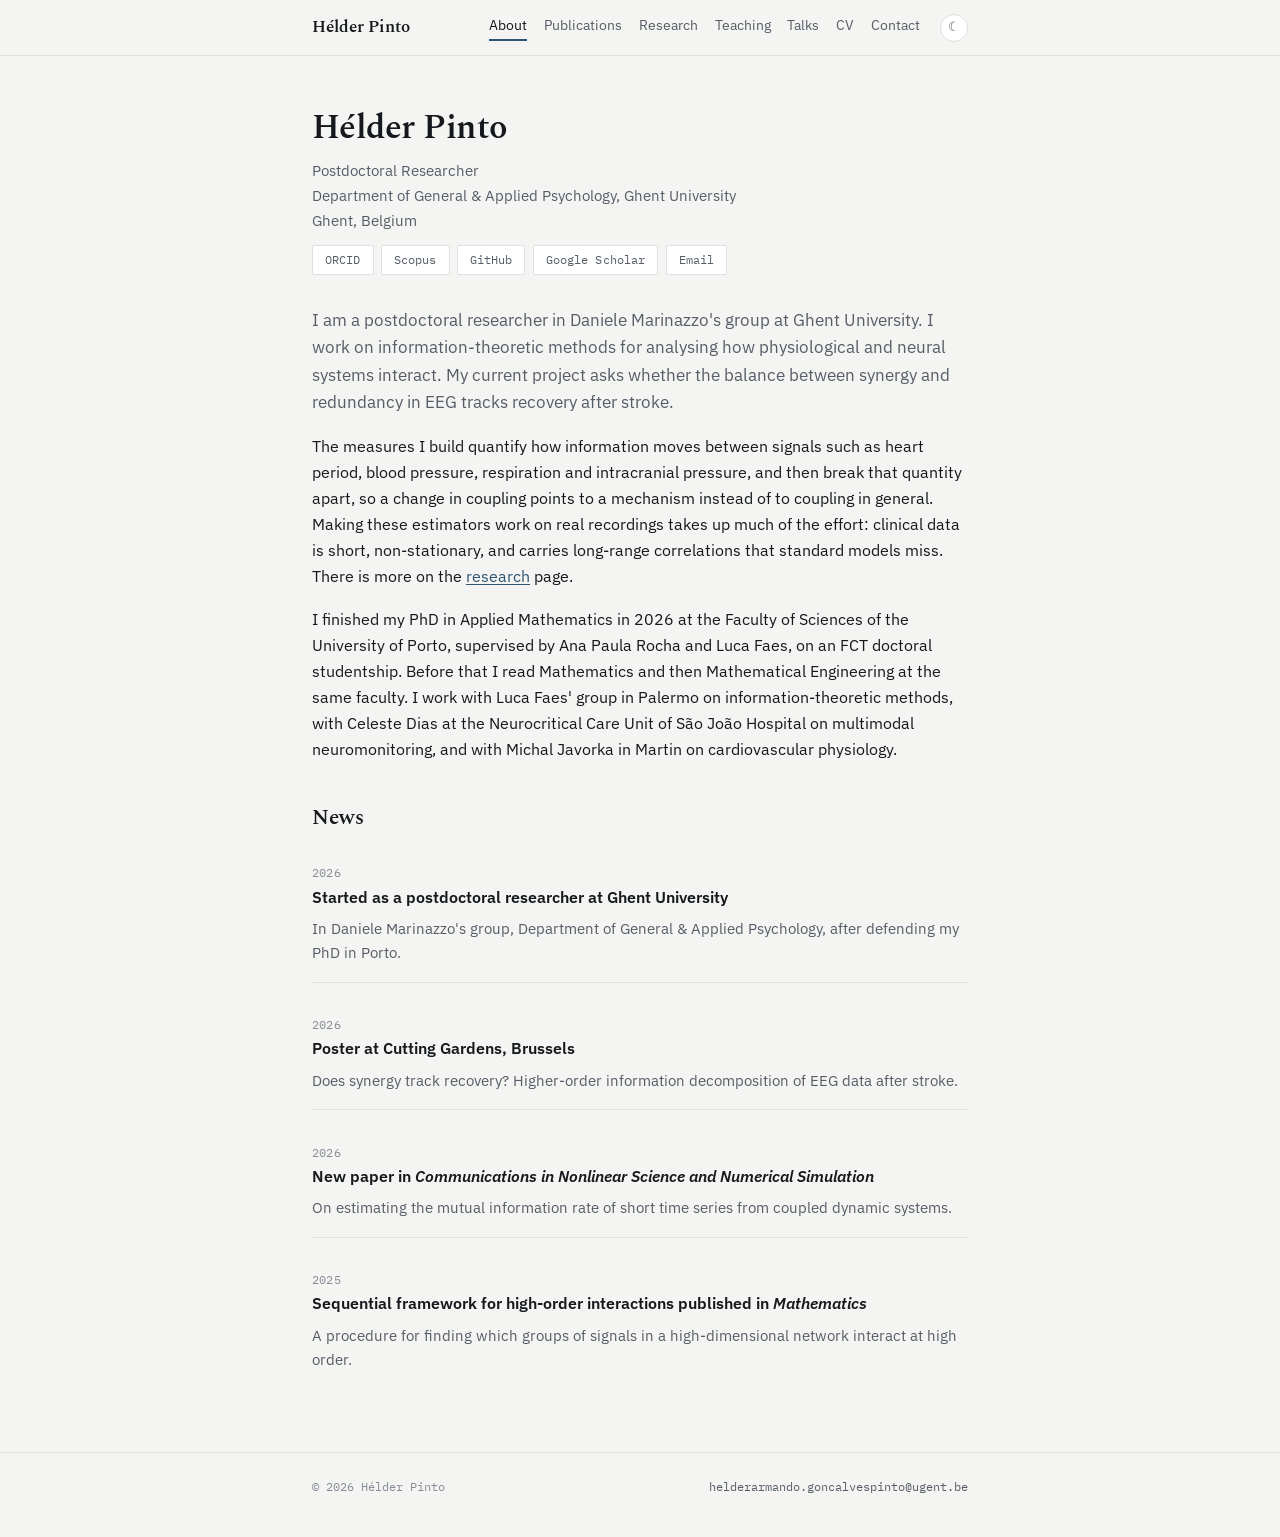
==== index.html @ ae2a9364 "Rewrite prose: drop em dashes and AI writing patterns" ====
<!doctype html>
<html lang="en">
<head>
  <meta charset="utf-8">
  <meta name="viewport" content="width=device-width, initial-scale=1">
  <title>Hélder Pinto</title>
  <meta name="description" content="Hélder Pinto, postdoctoral researcher at Ghent University, working on information-theoretic methods for physiological and neural networks.">
  <link rel="preconnect" href="https://fonts.googleapis.com">
  <link rel="preconnect" href="https://fonts.gstatic.com" crossorigin>
  <link rel="stylesheet" href="https://fonts.googleapis.com/css2?family=Spectral:ital,wght@0,400;0,600;1,400&family=IBM+Plex+Sans:wght@400;500;600&family=IBM+Plex+Mono:wght@400&display=swap">
  <link rel="stylesheet" href="assets/style.css">
</head>
<body>
  <main>
    <div class="wrap" data-render="home">

      <!-- Name, photo and profile links above come from data/site.js.
           The prose below is plain HTML — edit it directly. -->

      <p class="lede">
        I am a postdoctoral researcher in Daniele Marinazzo's group at Ghent
        University. I work on information-theoretic methods for analysing how
        physiological and neural systems interact. My current project asks
        whether the balance between synergy and redundancy in EEG tracks
        recovery after stroke.
      </p>

      <p>
        The measures I build quantify how information moves between signals such
        as heart period, blood pressure, respiration and intracranial pressure,
        and then break that quantity apart, so a change in coupling points to a
        mechanism instead of to coupling in general. Making these estimators
        work on real recordings takes up much of the effort: clinical data is
        short, non-stationary, and carries long-range correlations that standard
        models miss. There is more on the <a href="research.html">research</a>
        page.
      </p>

      <p>
        I finished my PhD in Applied Mathematics in 2026 at the Faculty of
        Sciences of the University of Porto, supervised by Ana Paula Rocha and
        Luca Faes, on an FCT doctoral studentship. Before that I read
        Mathematics and then Mathematical Engineering at the same faculty. I
        work with Luca Faes' group in Palermo on information-theoretic methods,
        with Celeste Dias at the Neurocritical Care Unit of São João Hospital on
        multimodal neuromonitoring, and with Michal Javorka in Martin on
        cardiovascular physiology.
      </p>

      <h2>News</h2>

      <div class="entry">
        <div class="when">2026</div>
        <div class="what">Started as a postdoctoral researcher at Ghent University</div>
        <p>In Daniele Marinazzo's group, Department of General &amp; Applied Psychology, after defending my PhD in Porto.</p>
      </div>

      <div class="entry">
        <div class="when">2026</div>
        <div class="what">Poster at Cutting Gardens, Brussels</div>
        <p>Does synergy track recovery? Higher-order information decomposition of EEG data after stroke.</p>
      </div>

      <div class="entry">
        <div class="when">2026</div>
        <div class="what">New paper in <em>Communications in Nonlinear Science and Numerical Simulation</em></div>
        <p>On estimating the mutual information rate of short time series from coupled dynamic systems.</p>
      </div>

      <div class="entry">
        <div class="when">2025</div>
        <div class="what">Sequential framework for high-order interactions published in <em>Mathematics</em></div>
        <p>A procedure for finding which groups of signals in a high-dimensional network interact at high order.</p>
      </div>

    </div>
  </main>
  <script src="data/site.js"></script>
  <script src="assets/site.js"></script>
</body>
</html>
---- assets/style.css ----
/* =====================================================================
   Tokens. The light palette is defined in full on bare :root; the dark
   blocks redefine only these values, so every component styles through
   tokens and never through a media query.
   ===================================================================== */
:root {
  --bg:        #f4f5f3;   /* paper, faint green-grey bias */
  --surface:   #ffffff;
  --text:      #15181c;   /* ink, blue-biased near-black */
  --muted:     #565d66;
  --faint:     #868d96;
  --rule:      #dfe1de;
  --accent:    #2f5470;   /* slate blue */
  --accent-dim:#e6ebef;

  --serif: "Spectral", "Iowan Old Style", Georgia, serif;
  --sans:  "IBM Plex Sans", -apple-system, BlinkMacSystemFont, "Segoe UI", Helvetica, Arial, sans-serif;
  --mono:  "IBM Plex Mono", ui-monospace, "SFMono-Regular", Consolas, monospace;

  --max: 44rem;
}
@media (prefers-color-scheme: dark) {
  :root:not([data-theme="light"]) {
    --bg:        #14171a;
    --surface:   #1c2024;
    --text:      #e6e8e6;
    --muted:     #a0a7ad;
    --faint:     #757c83;
    --rule:      #2b3034;
    --accent:    #8fb6d2;
    --accent-dim:#212a32;
  }
}
:root[data-theme="dark"] {
  --bg:        #14171a;
  --surface:   #1c2024;
  --text:      #e6e8e6;
  --muted:     #a0a7ad;
  --faint:     #757c83;
  --rule:      #2b3034;
  --accent:    #8fb6d2;
  --accent-dim:#212a32;
}

/* ---- base ------------------------------------------------------------ */
*, *::before, *::after { box-sizing: border-box; }
html { -webkit-text-size-adjust: 100%; }

body {
  margin: 0;
  background: var(--bg);
  color: var(--text);
  font-family: var(--sans);
  font-size: 16px;
  line-height: 1.62;
  font-synthesis-weight: none;
}

a { color: var(--accent); text-decoration-thickness: 1px; text-underline-offset: 2px; }
a:hover { text-decoration-thickness: 2px; }
:focus-visible { outline: 2px solid var(--accent); outline-offset: 2px; border-radius: 2px; }

h1, h2, h3 {
  font-family: var(--serif);
  font-weight: 600;
  line-height: 1.2;
  text-wrap: balance;
  margin: 0;
}
h1 { font-size: 2.15rem; letter-spacing: -0.015em; }
h2 { font-size: 1.3rem; }
h3 { font-size: 1.02rem; }
p  { margin: 0; }
img { max-width: 100%; }

.wrap { max-width: var(--max); margin: 0 auto; padding: 0 1.5rem; }

/* Page body: one column, spaced by the layout rather than by margins. */
main .wrap { display: flex; flex-direction: column; gap: 1.1rem; }
main .wrap > h1 { margin-bottom: .2rem; }
main .wrap > h2 { margin-top: 1.6rem; }

/* ---- header ---------------------------------------------------------- */
.site-head {
  position: sticky; top: 0; z-index: 10;
  background: var(--bg);
  border-bottom: 1px solid var(--rule);
}
.site-head .wrap {
  display: flex; align-items: center; gap: 1.25rem; flex-wrap: wrap;
  padding-top: .85rem; padding-bottom: .85rem;
}
.brand {
  margin-right: auto;
  font-family: var(--serif); font-size: 1.05rem; font-weight: 600;
  color: var(--text); text-decoration: none;
}
.brand:hover { color: var(--accent); }

nav.main { display: flex; gap: 1.05rem; flex-wrap: wrap; }
nav.main a {
  font-size: .865rem; color: var(--muted); text-decoration: none;
  padding-bottom: 2px; border-bottom: 2px solid transparent;
}
nav.main a:hover { color: var(--text); }
nav.main a[aria-current="page"] { color: var(--text); border-bottom-color: var(--accent); }

.theme-toggle {
  display: grid; place-items: center;
  width: 28px; height: 28px; border-radius: 50%;
  border: 1px solid var(--rule); background: var(--surface); color: var(--muted);
  font-size: .8rem; line-height: 1; cursor: pointer;
}
.theme-toggle:hover { color: var(--text); border-color: var(--faint); }

/* ---- page ------------------------------------------------------------ */
main { padding: 3.25rem 0 4rem; }
.lede { font-size: 1.06rem; color: var(--muted); }

/* hero */
.hero { display: flex; gap: 1.9rem; align-items: flex-start; flex-wrap: wrap; margin-bottom: .9rem; }
.hero .portrait {
  flex: none; width: 124px; height: 124px;
  border-radius: 3px; object-fit: cover;
  background: var(--accent-dim); border: 1px solid var(--rule);
}
.hero .intro { flex: 1 1 20rem; min-width: 16rem; display: flex; flex-direction: column; gap: .55rem; }
.affil { color: var(--muted); font-size: .95rem; }

/* profile links */
.links { display: flex; flex-wrap: wrap; gap: .45rem; margin: .25rem 0 0; padding: 0; list-style: none; }
.links a {
  display: inline-block; padding: .26rem .75rem;
  font-family: var(--mono); font-size: .75rem; letter-spacing: .01em;
  text-decoration: none; color: var(--muted);
  background: var(--surface); border: 1px solid var(--rule); border-radius: 2px;
}
.links a:hover { color: var(--accent); border-color: var(--accent); }

/* ---- publications ---------------------------------------------------- */
.pub-controls { display: flex; gap: .4rem; flex-wrap: wrap; margin-top: .4rem; }
.pub-controls button {
  font-family: var(--mono); font-size: .75rem; cursor: pointer;
  color: var(--muted); background: var(--surface);
  border: 1px solid var(--rule); border-radius: 2px; padding: .26rem .75rem;
}
.pub-controls button:hover { color: var(--text); }
.pub-controls button[aria-pressed="true"] {
  color: var(--text); background: var(--accent-dim); border-color: var(--accent);
}

/* The year is a real grouping key, so it gets a structural marker. */
.year-head {
  font-family: var(--mono); font-size: .78rem; color: var(--faint);
  font-variant-numeric: tabular-nums;
  margin: 2rem 0 .2rem; padding-bottom: .3rem; border-bottom: 1px solid var(--rule);
}
ol.pubs { list-style: none; margin: 0; padding: 0; display: flex; flex-direction: column; }
.pub { display: flex; flex-direction: column; gap: .12rem; padding: .9rem 0; border-bottom: 1px solid var(--rule); }
.pub:last-child { border-bottom: none; }
.pub .title { font-weight: 600; }
.pub .title a { color: var(--text); text-decoration: none; }
.pub .title a:hover { color: var(--accent); text-decoration: underline; }
.pub .authors { color: var(--muted); font-size: .92rem; }
.pub .authors .me { color: var(--text); font-weight: 600; }
.pub .venue { color: var(--faint); font-size: .92rem; font-family: var(--serif); font-style: italic; }
.pub .meta { display: flex; gap: .7rem; flex-wrap: wrap; margin-top: .35rem; font-family: var(--mono); font-size: .72rem; }
.pub .meta a { color: var(--muted); text-decoration: none; border-bottom: 1px solid var(--rule); }
.pub .meta a:hover { color: var(--accent); border-color: var(--accent); }
.tag {
  margin-left: .45rem; vertical-align: 2px;
  font-family: var(--mono); font-size: .65rem; letter-spacing: .04em; text-transform: uppercase;
  color: var(--accent); background: var(--accent-dim);
  border-radius: 2px; padding: .1rem .35rem;
}
.empty { color: var(--faint); font-style: italic; }

/* ---- entry lists (talks, teaching, news) ----------------------------- */
.entry { display: flex; flex-direction: column; gap: .1rem; padding: 1rem 0; border-bottom: 1px solid var(--rule); }
.entry:last-of-type { border-bottom: none; }
.entry .when { font-family: var(--mono); font-size: .72rem; color: var(--faint); letter-spacing: .02em; }
.entry .what { font-weight: 600; }
.entry .what a { color: var(--text); }
.entry .where { color: var(--muted); font-size: .92rem; }
.entry p { margin-top: .3rem; color: var(--muted); font-size: .94rem; }

/* ---- cv / contact rows ----------------------------------------------- */
.cv-row { display: flex; gap: 1.3rem; padding: .8rem 0; border-bottom: 1px solid var(--rule); }
.cv-row:last-child { border-bottom: none; }
.cv-row .years {
  flex: none; width: 8.5rem; padding-top: .15rem;
  font-family: var(--mono); font-size: .76rem; color: var(--faint);
  font-variant-numeric: tabular-nums;
}
.cv-row .body { display: flex; flex-direction: column; gap: .1rem; }
.cv-row .body span { color: var(--muted); font-size: .92rem; }
@media (max-width: 34rem) {
  .cv-row { flex-direction: column; gap: .15rem; }
  .cv-row .years { width: auto; }
}

/* ---- research: software cards ---------------------------------------- */
.cards { display: grid; gap: 1rem; grid-template-columns: repeat(auto-fit, minmax(15rem, 1fr)); }
.card {
  display: flex; flex-direction: column; gap: .35rem;
  background: var(--surface); border: 1px solid var(--rule); border-radius: 3px;
  padding: 1rem 1.1rem;
}
.card p { color: var(--muted); font-size: .93rem; }

/* ---- footer ---------------------------------------------------------- */
footer { margin-top: auto; border-top: 1px solid var(--rule); padding: 1.5rem 0 2.5rem; }
footer .wrap {
  display: flex; justify-content: space-between; gap: 1rem; flex-wrap: wrap;
  font-family: var(--mono); font-size: .74rem; color: var(--faint);
}
footer a { color: var(--muted); text-decoration: none; }
footer a:hover { color: var(--accent); }

@media (prefers-reduced-motion: reduce) {
  * { animation: none !important; transition: none !important; }
}
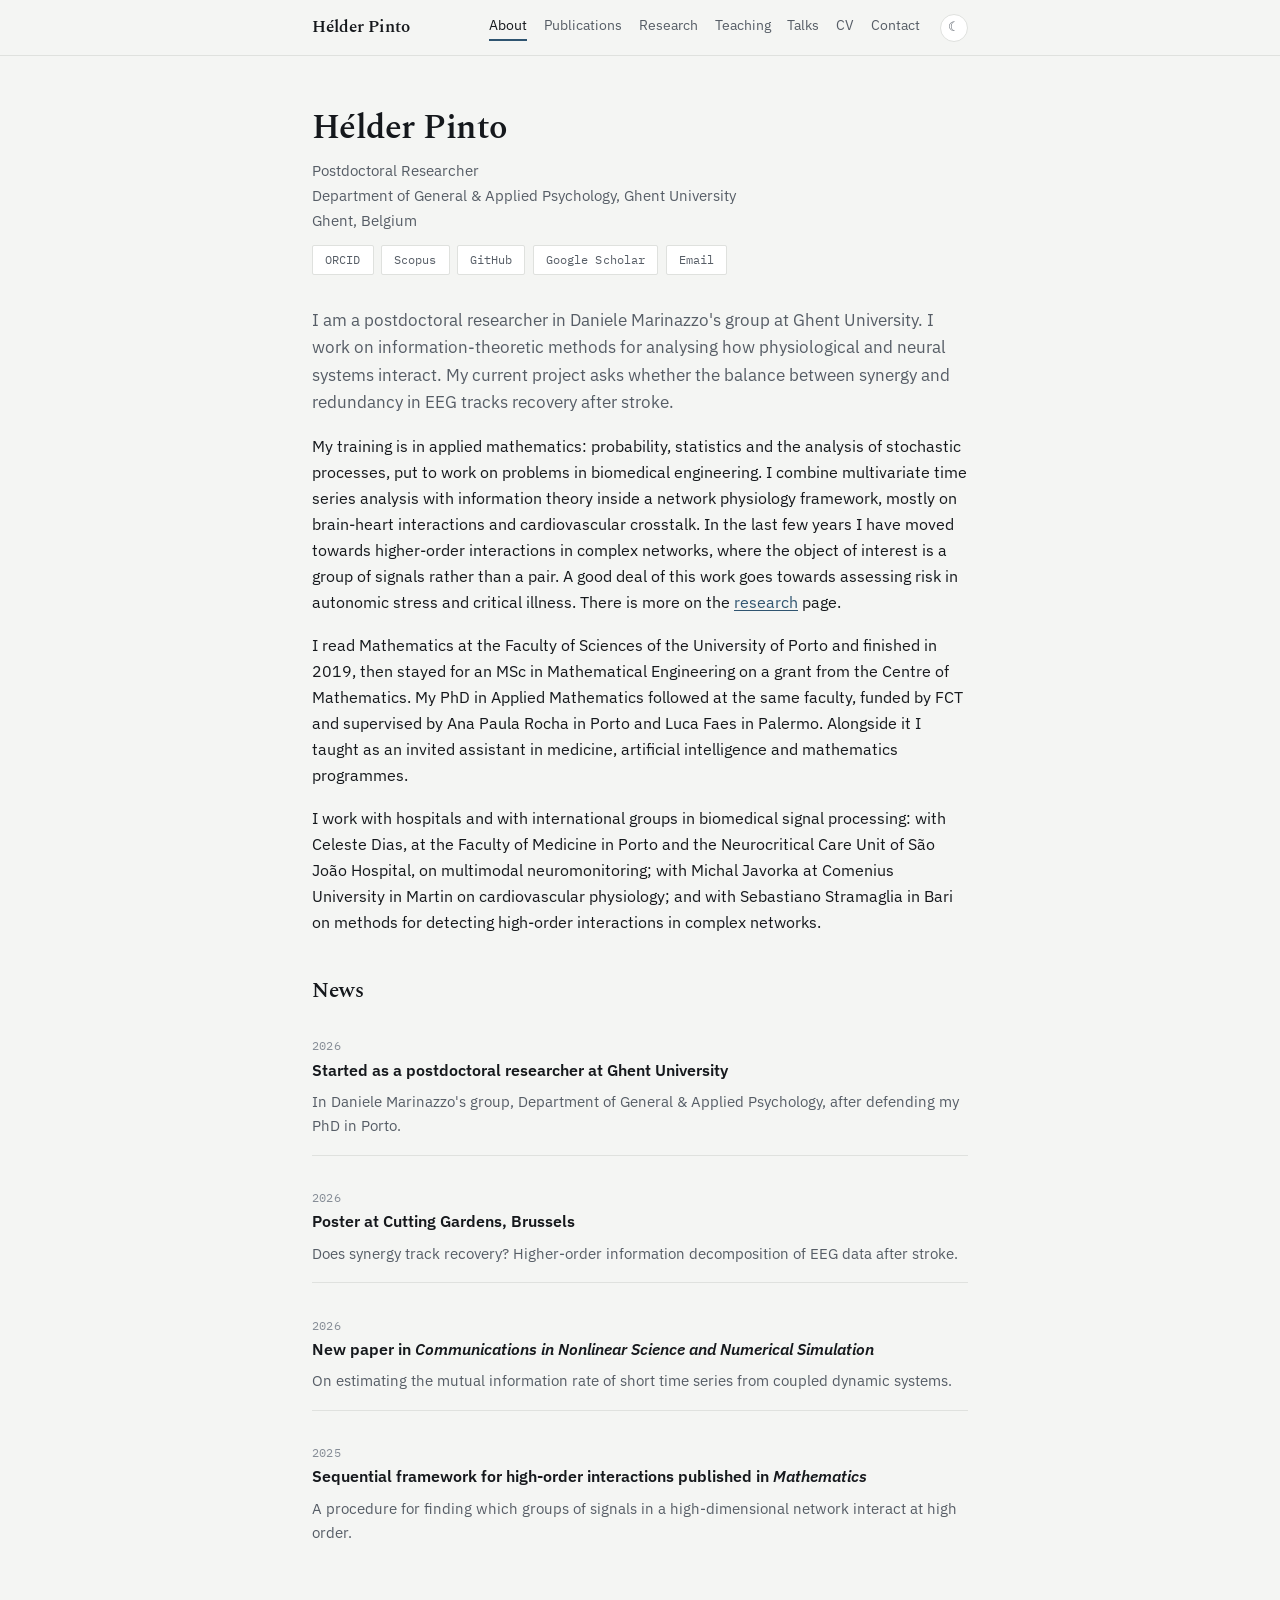
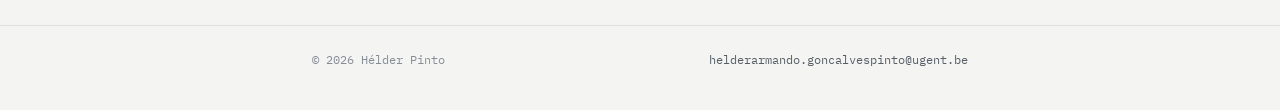
==== commit bfac3b5c: "Rewrite About prose from CV" ====
--- a/index.html
+++ b/index.html
@@ -26,25 +26,35 @@
       </p>
 
       <p>
-        The measures I build quantify how information moves between signals such
-        as heart period, blood pressure, respiration and intracranial pressure,
-        and then break that quantity apart, so a change in coupling points to a
-        mechanism instead of to coupling in general. Making these estimators
-        work on real recordings takes up much of the effort: clinical data is
-        short, non-stationary, and carries long-range correlations that standard
-        models miss. There is more on the <a href="research.html">research</a>
-        page.
+        My training is in applied mathematics: probability, statistics and the
+        analysis of stochastic processes, put to work on problems in biomedical
+        engineering. I combine multivariate time series analysis with
+        information theory inside a network physiology framework, mostly on
+        brain-heart interactions and cardiovascular crosstalk. In the last few
+        years I have moved towards higher-order interactions in complex
+        networks, where the object of interest is a group of signals rather than
+        a pair. A good deal of this work goes towards assessing risk in
+        autonomic stress and critical illness. There is more on the
+        <a href="research.html">research</a> page.
       </p>
 
       <p>
-        I finished my PhD in Applied Mathematics in 2026 at the Faculty of
-        Sciences of the University of Porto, supervised by Ana Paula Rocha and
-        Luca Faes, on an FCT doctoral studentship. Before that I read
-        Mathematics and then Mathematical Engineering at the same faculty. I
-        work with Luca Faes' group in Palermo on information-theoretic methods,
-        with Celeste Dias at the Neurocritical Care Unit of São João Hospital on
-        multimodal neuromonitoring, and with Michal Javorka in Martin on
-        cardiovascular physiology.
+        I read Mathematics at the Faculty of Sciences of the University of Porto
+        and finished in 2019, then stayed for an MSc in Mathematical
+        Engineering on a grant from the Centre of Mathematics. My PhD in Applied
+        Mathematics followed at the same faculty, funded by FCT and supervised
+        by Ana Paula Rocha in Porto and Luca Faes in Palermo. Alongside it I
+        taught as an invited assistant in medicine, artificial intelligence and
+        mathematics programmes.
+      </p>
+
+      <p>
+        I work with hospitals and with international groups in biomedical signal
+        processing: with Celeste Dias, at the Faculty of Medicine in Porto and
+        the Neurocritical Care Unit of São João Hospital, on multimodal
+        neuromonitoring; with Michal Javorka at Comenius University in Martin on
+        cardiovascular physiology; and with Sebastiano Stramaglia in Bari on
+        methods for detecting high-order interactions in complex networks.
       </p>
 
       <h2>News</h2>
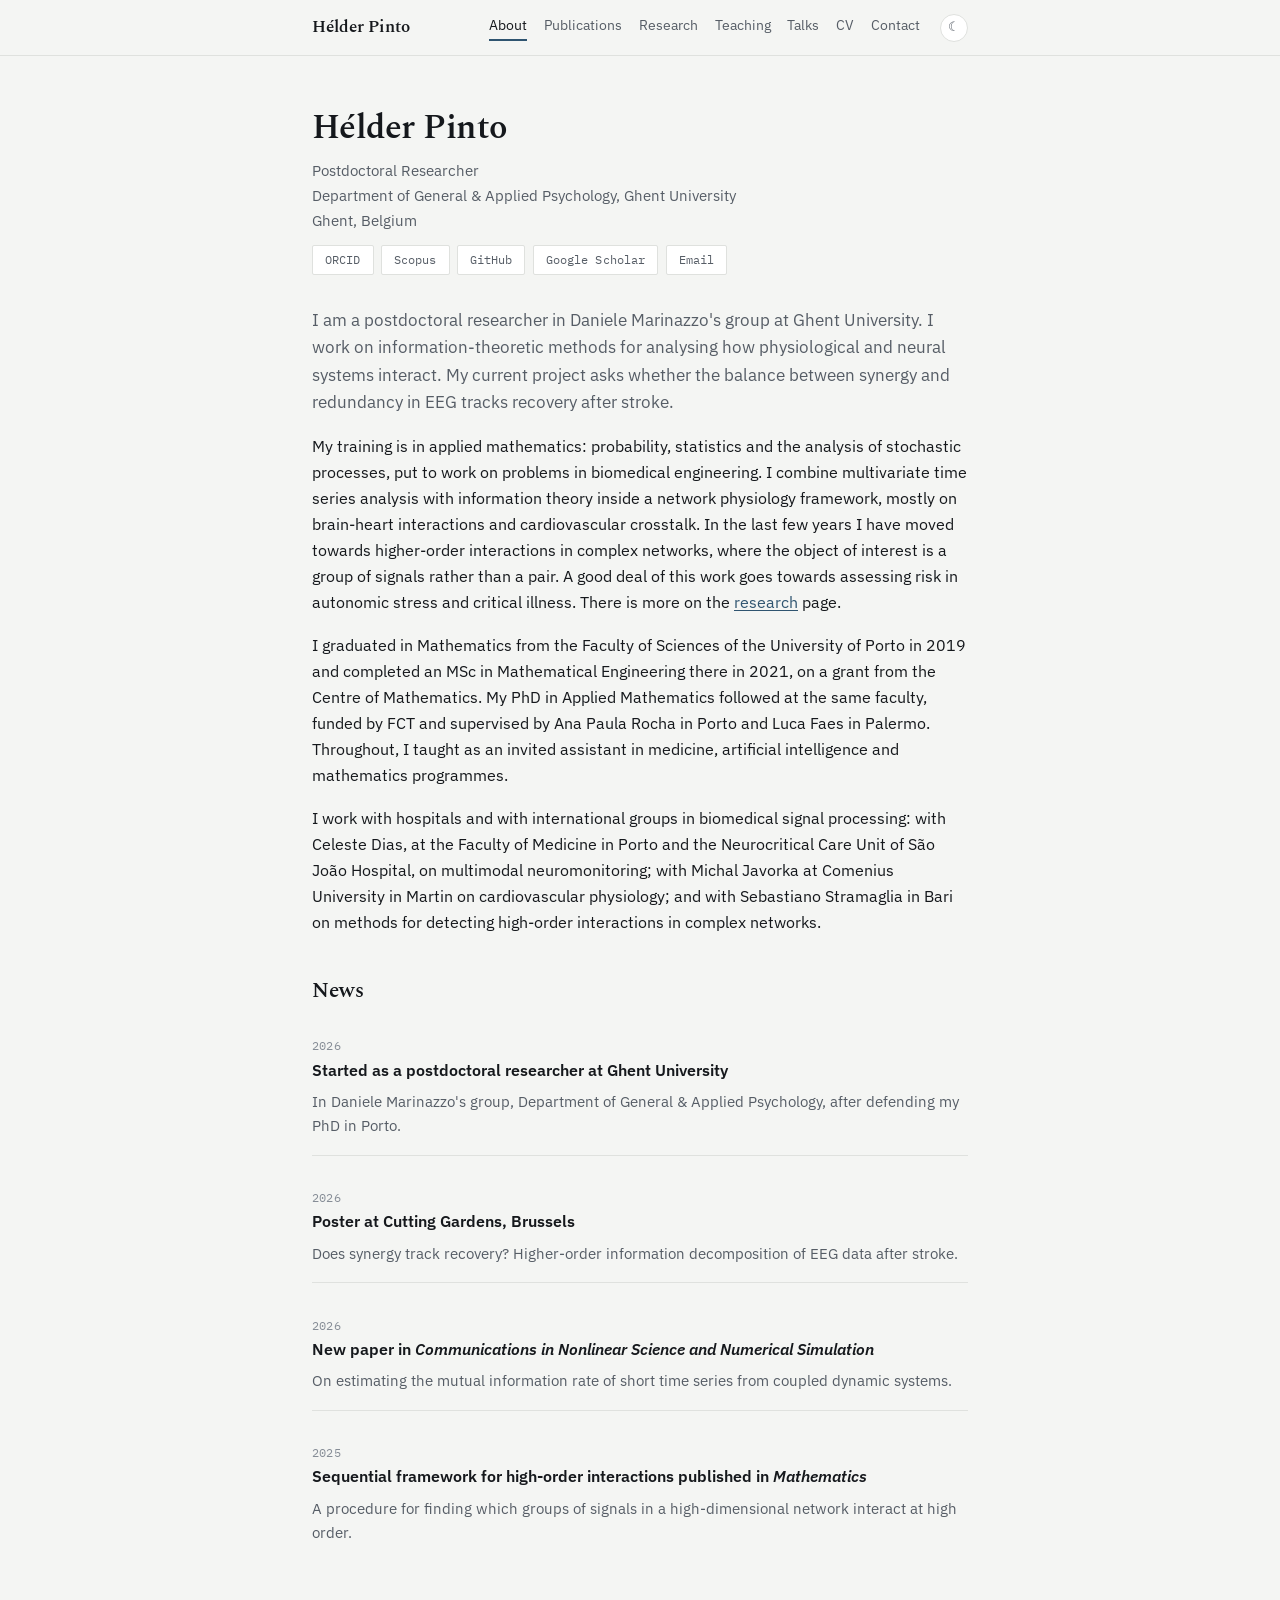
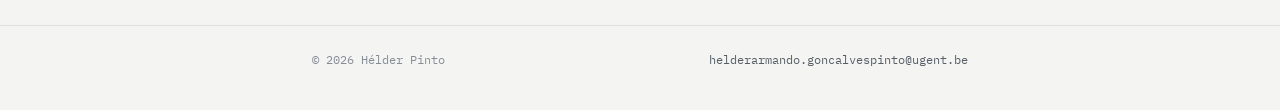
==== commit bd4747d1: "Make education paragraph direct" ====
--- a/index.html
+++ b/index.html
@@ -39,13 +39,13 @@
       </p>
 
       <p>
-        I read Mathematics at the Faculty of Sciences of the University of Porto
-        and finished in 2019, then stayed for an MSc in Mathematical
-        Engineering on a grant from the Centre of Mathematics. My PhD in Applied
-        Mathematics followed at the same faculty, funded by FCT and supervised
-        by Ana Paula Rocha in Porto and Luca Faes in Palermo. Alongside it I
-        taught as an invited assistant in medicine, artificial intelligence and
-        mathematics programmes.
+        I graduated in Mathematics from the Faculty of Sciences of the
+        University of Porto in 2019 and completed an MSc in Mathematical
+        Engineering there in 2021, on a grant from the Centre of Mathematics. My
+        PhD in Applied Mathematics followed at the same faculty, funded by FCT
+        and supervised by Ana Paula Rocha in Porto and Luca Faes in Palermo.
+        Throughout, I taught as an invited assistant in medicine, artificial
+        intelligence and mathematics programmes.
       </p>
 
       <p>
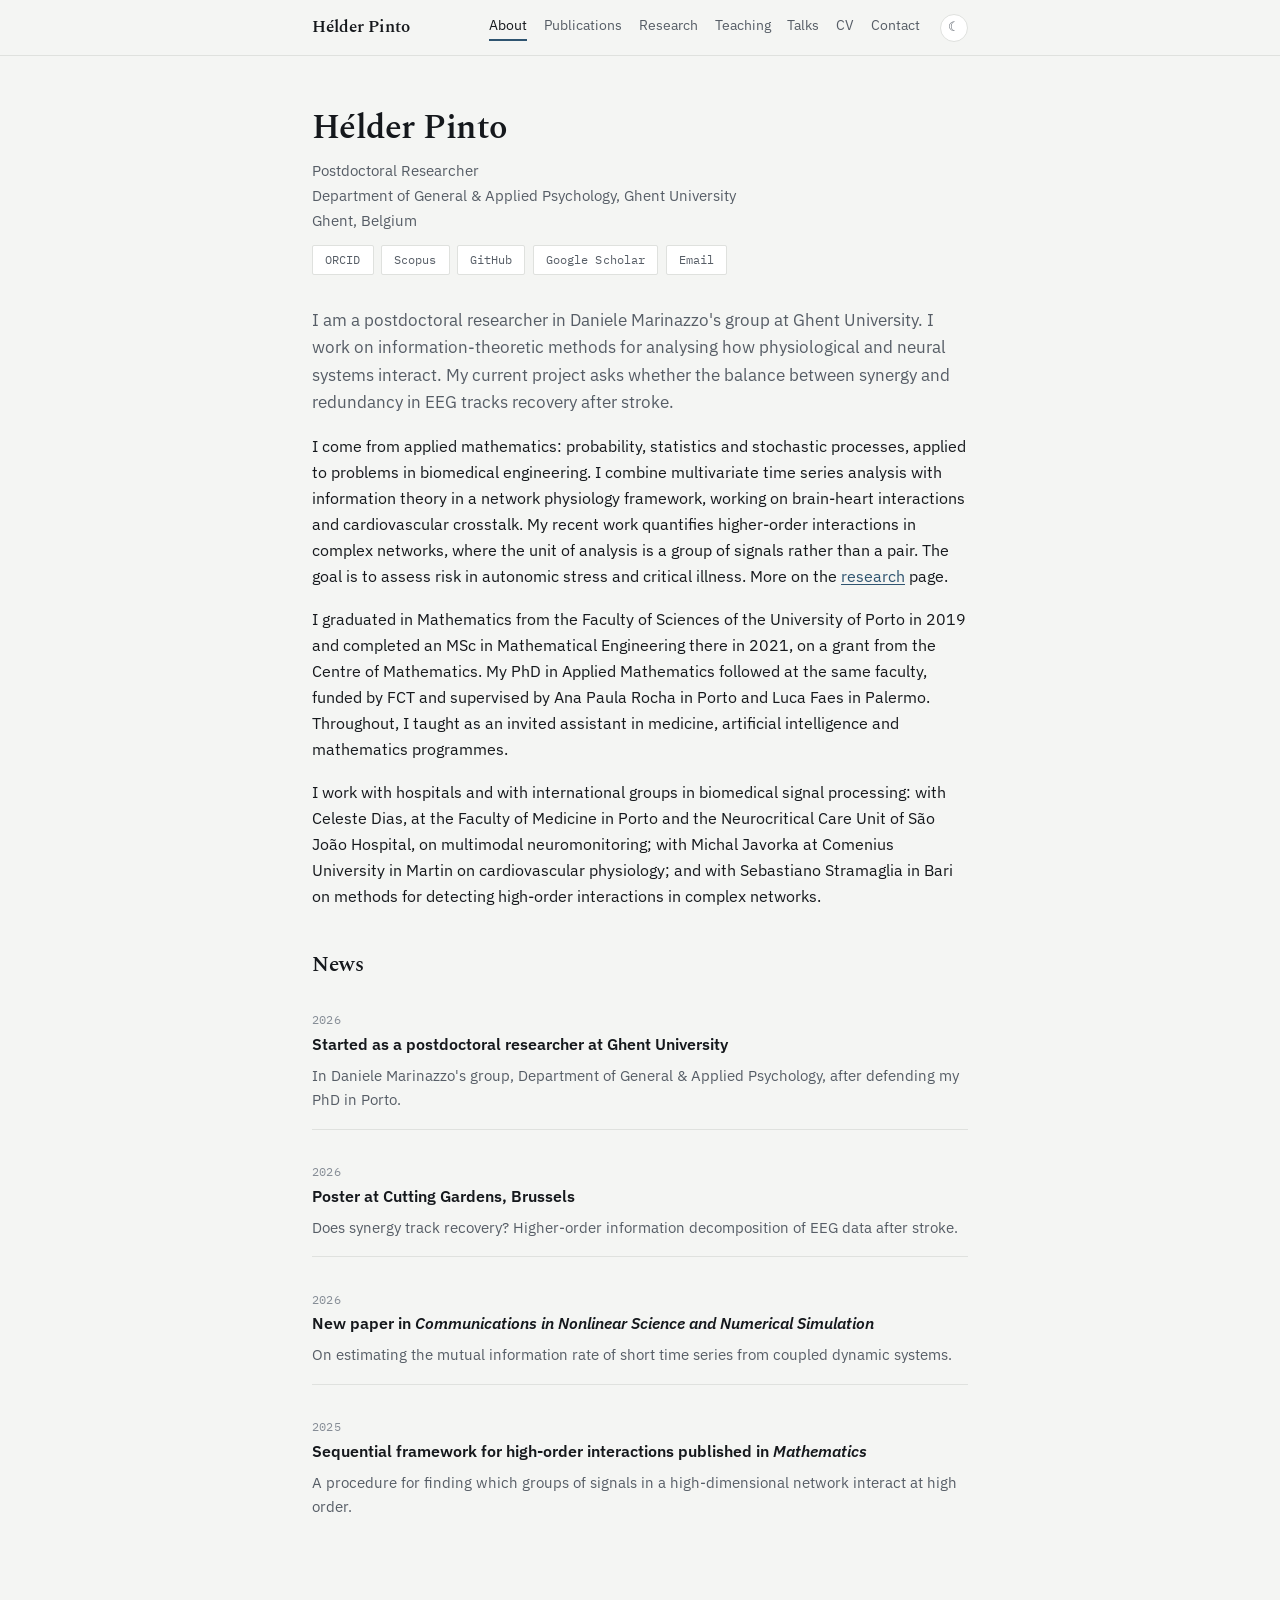
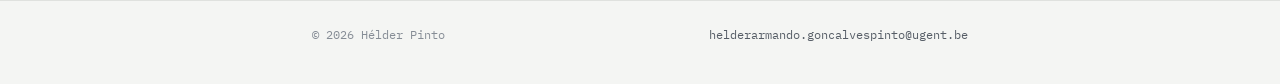
==== commit d1f398af: "Tighten research paragraph" ====
--- a/index.html
+++ b/index.html
@@ -26,15 +26,14 @@
       </p>
 
       <p>
-        My training is in applied mathematics: probability, statistics and the
-        analysis of stochastic processes, put to work on problems in biomedical
-        engineering. I combine multivariate time series analysis with
-        information theory inside a network physiology framework, mostly on
-        brain-heart interactions and cardiovascular crosstalk. In the last few
-        years I have moved towards higher-order interactions in complex
-        networks, where the object of interest is a group of signals rather than
-        a pair. A good deal of this work goes towards assessing risk in
-        autonomic stress and critical illness. There is more on the
+        I come from applied mathematics: probability, statistics and stochastic
+        processes, applied to problems in biomedical engineering. I combine
+        multivariate time series analysis with information theory in a network
+        physiology framework, working on brain-heart interactions and
+        cardiovascular crosstalk. My recent work quantifies higher-order
+        interactions in complex networks, where the unit of analysis is a group
+        of signals rather than a pair. The goal is to assess risk in autonomic
+        stress and critical illness. More on the
         <a href="research.html">research</a> page.
       </p>
 
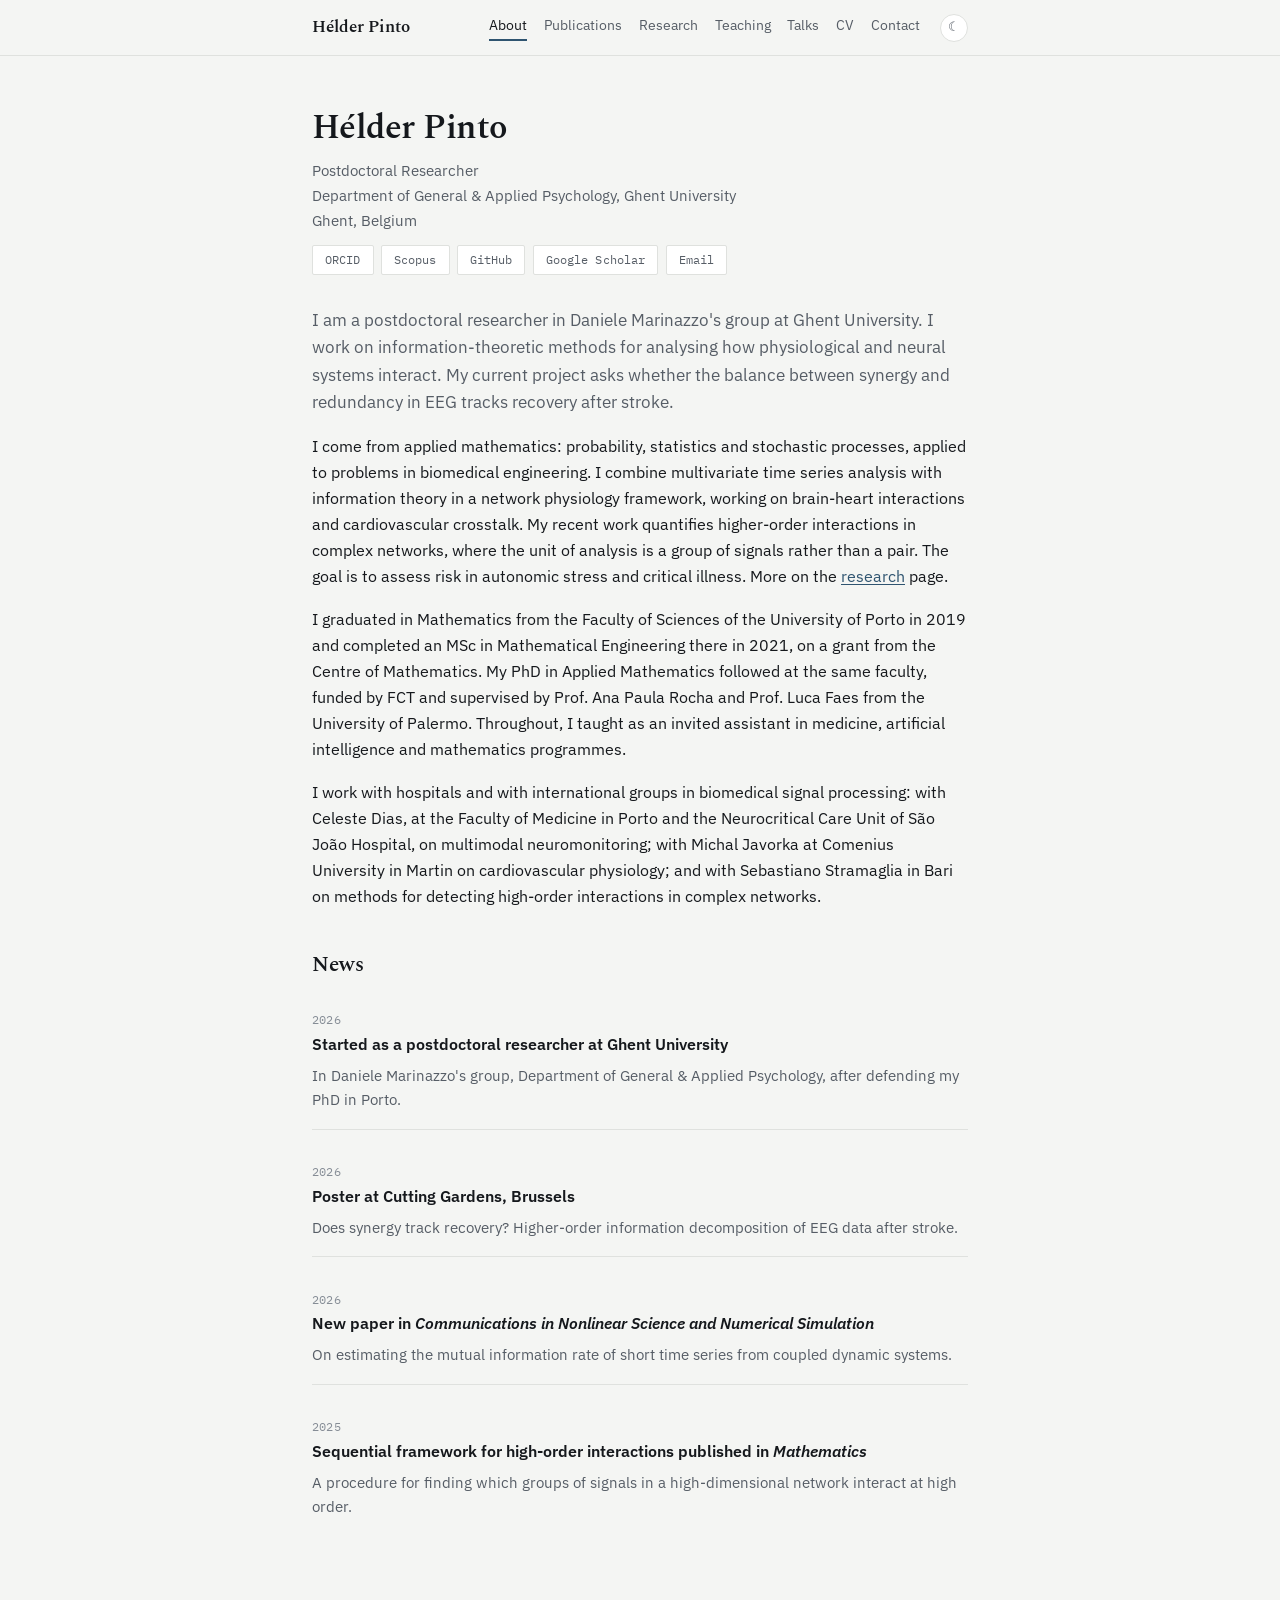
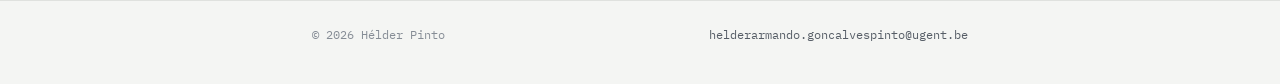
==== commit 34b4acf8: "Use academic titles for PhD supervisors" ====
--- a/index.html
+++ b/index.html
@@ -42,7 +42,8 @@
         University of Porto in 2019 and completed an MSc in Mathematical
         Engineering there in 2021, on a grant from the Centre of Mathematics. My
         PhD in Applied Mathematics followed at the same faculty, funded by FCT
-        and supervised by Ana Paula Rocha in Porto and Luca Faes in Palermo.
+        and supervised by Prof. Ana Paula Rocha and Prof. Luca Faes from the
+        University of Palermo.
         Throughout, I taught as an invited assistant in medicine, artificial
         intelligence and mathematics programmes.
       </p>
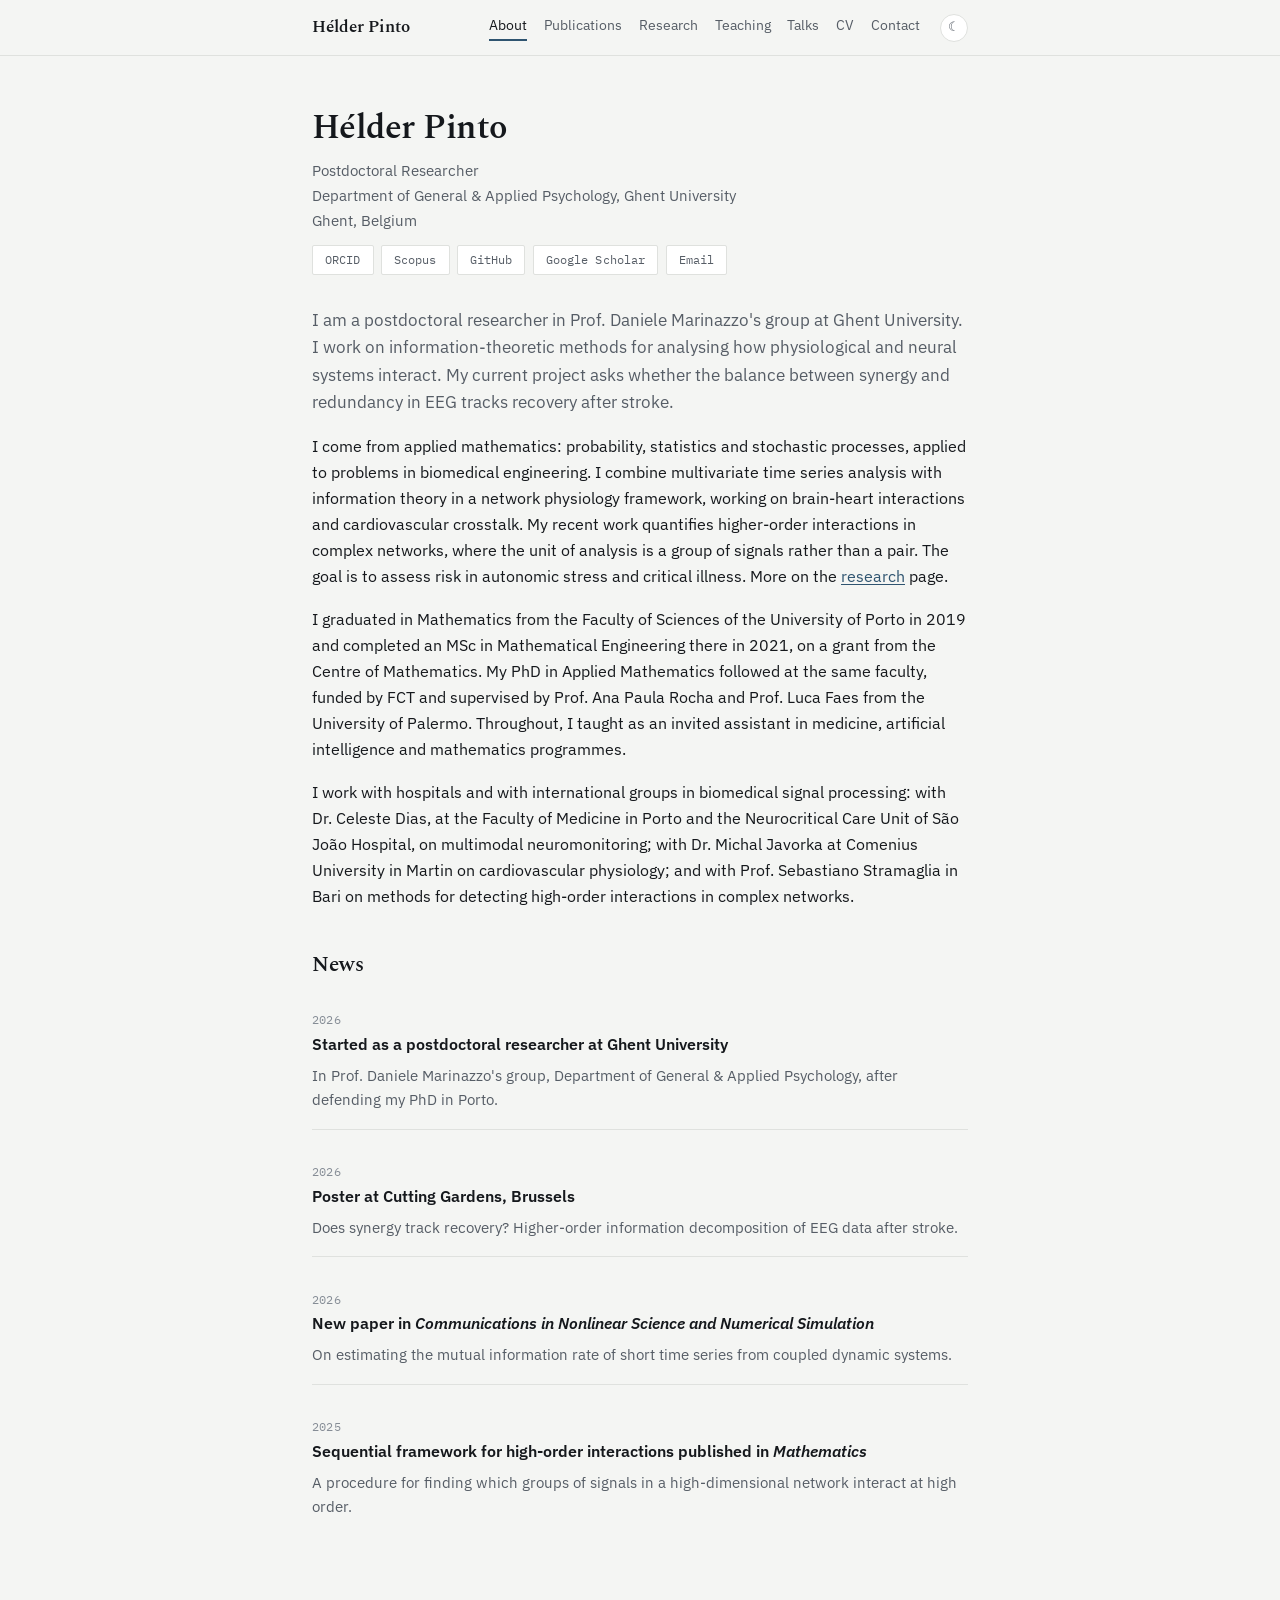
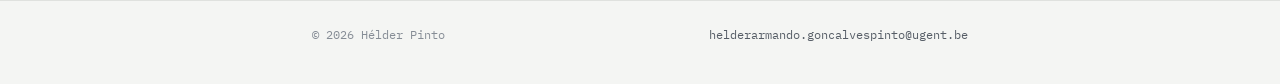
==== commit 1af4db5c: "Add academic titles for all named collaborators" ====
--- a/index.html
+++ b/index.html
@@ -18,7 +18,7 @@
            The prose below is plain HTML — edit it directly. -->
 
       <p class="lede">
-        I am a postdoctoral researcher in Daniele Marinazzo's group at Ghent
+        I am a postdoctoral researcher in Prof. Daniele Marinazzo's group at Ghent
         University. I work on information-theoretic methods for analysing how
         physiological and neural systems interact. My current project asks
         whether the balance between synergy and redundancy in EEG tracks
@@ -50,10 +50,10 @@
 
       <p>
         I work with hospitals and with international groups in biomedical signal
-        processing: with Celeste Dias, at the Faculty of Medicine in Porto and
+        processing: with Dr. Celeste Dias, at the Faculty of Medicine in Porto and
         the Neurocritical Care Unit of São João Hospital, on multimodal
-        neuromonitoring; with Michal Javorka at Comenius University in Martin on
-        cardiovascular physiology; and with Sebastiano Stramaglia in Bari on
+        neuromonitoring; with Dr. Michal Javorka at Comenius University in Martin on
+        cardiovascular physiology; and with Prof. Sebastiano Stramaglia in Bari on
         methods for detecting high-order interactions in complex networks.
       </p>
 
@@ -62,7 +62,7 @@
       <div class="entry">
         <div class="when">2026</div>
         <div class="what">Started as a postdoctoral researcher at Ghent University</div>
-        <p>In Daniele Marinazzo's group, Department of General &amp; Applied Psychology, after defending my PhD in Porto.</p>
+        <p>In Prof. Daniele Marinazzo's group, Department of General &amp; Applied Psychology, after defending my PhD in Porto.</p>
       </div>
 
       <div class="entry">
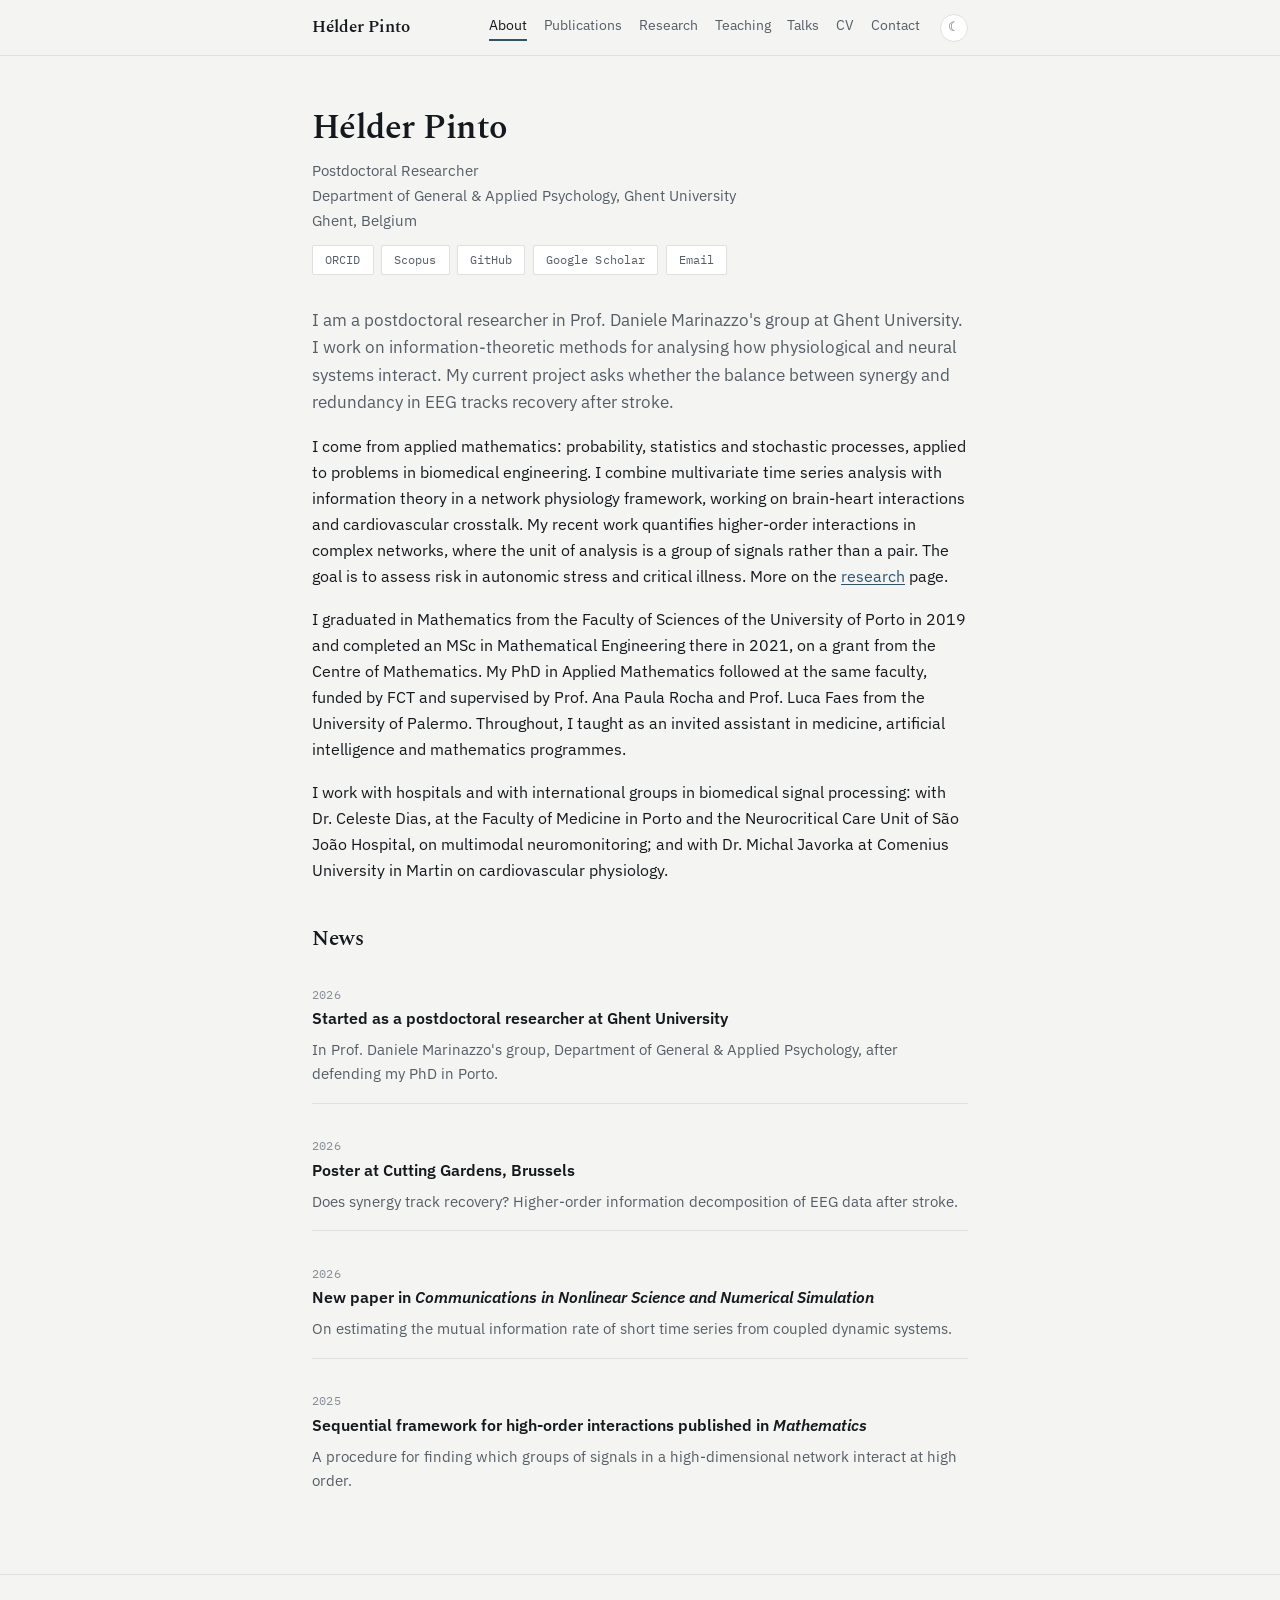
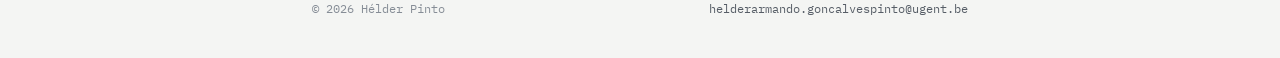
==== commit 85563f59: "Drop Stramaglia from collaborations; use compute rather than derive" ====
--- a/index.html
+++ b/index.html
@@ -52,9 +52,8 @@
         I work with hospitals and with international groups in biomedical signal
         processing: with Dr. Celeste Dias, at the Faculty of Medicine in Porto and
         the Neurocritical Care Unit of São João Hospital, on multimodal
-        neuromonitoring; with Dr. Michal Javorka at Comenius University in Martin on
-        cardiovascular physiology; and with Prof. Sebastiano Stramaglia in Bari on
-        methods for detecting high-order interactions in complex networks.
+        neuromonitoring; and with Dr. Michal Javorka at Comenius University in
+        Martin on cardiovascular physiology.
       </p>
 
       <h2>News</h2>
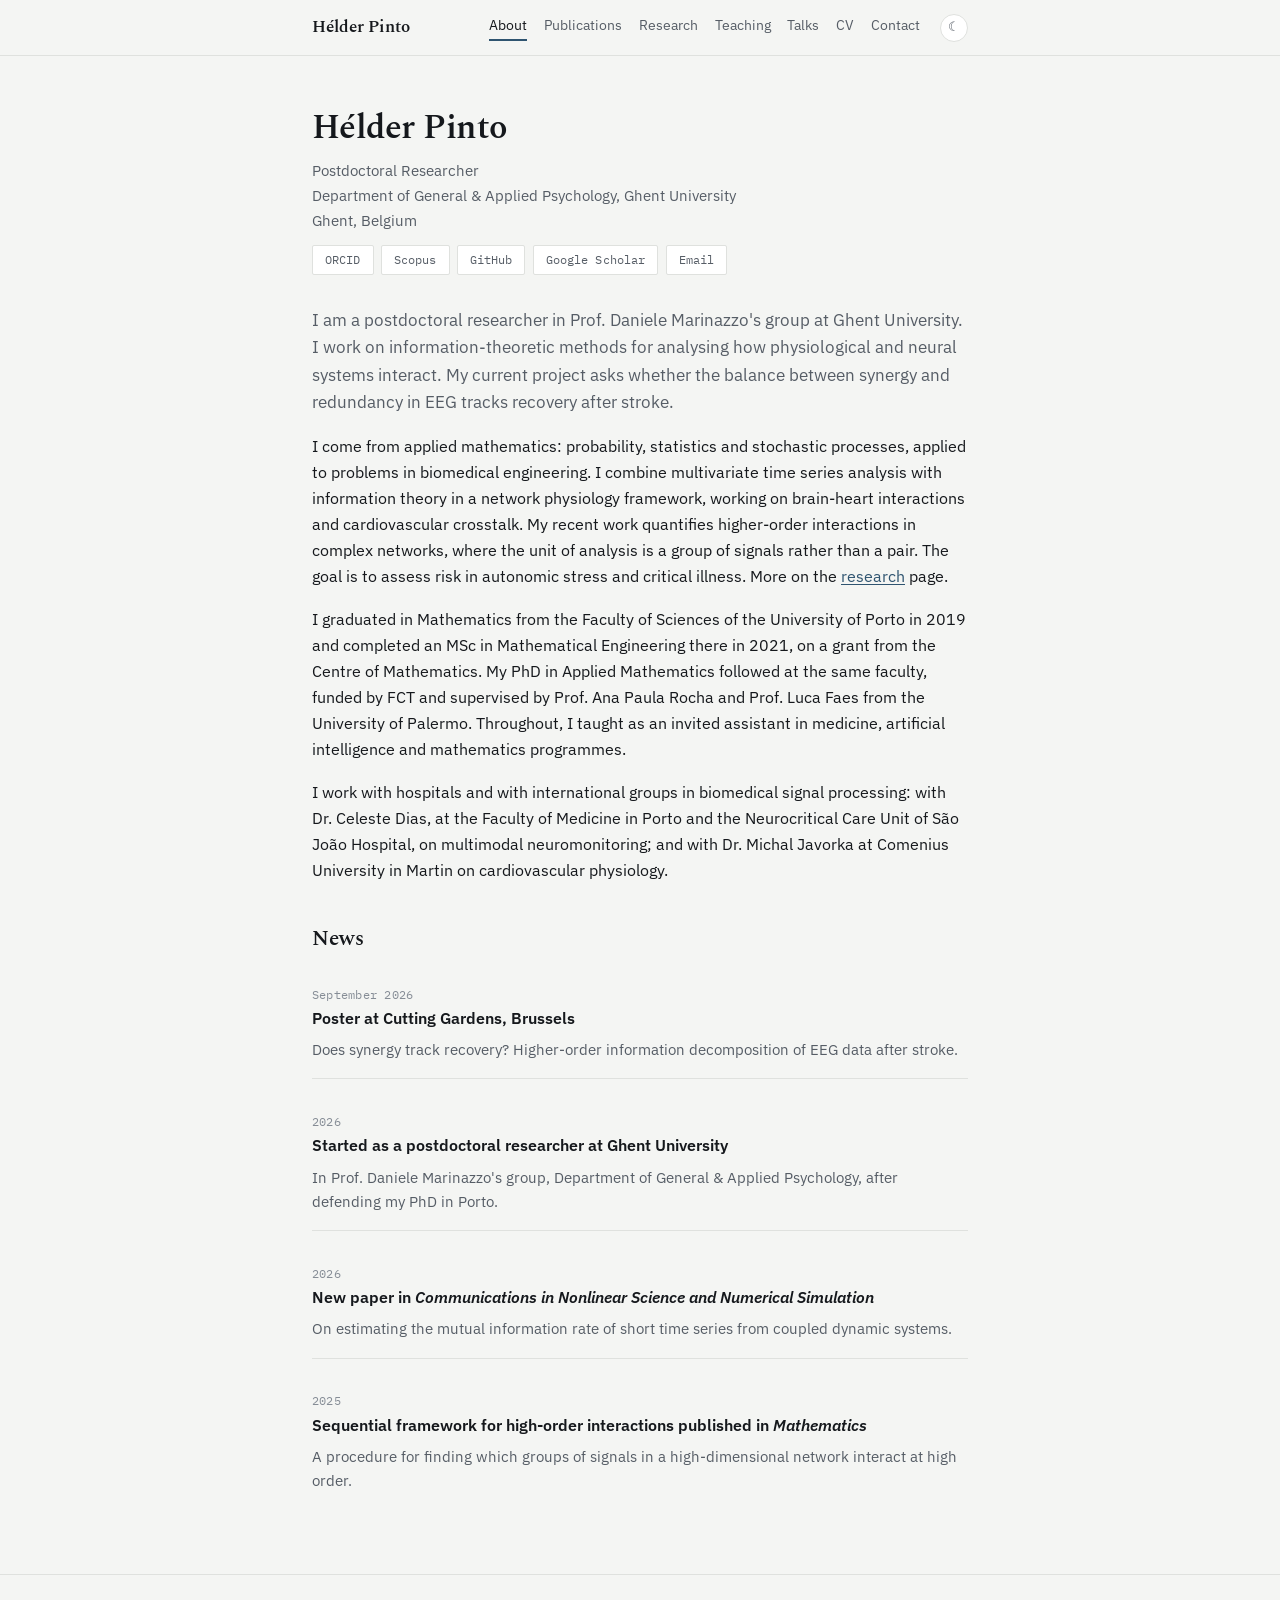
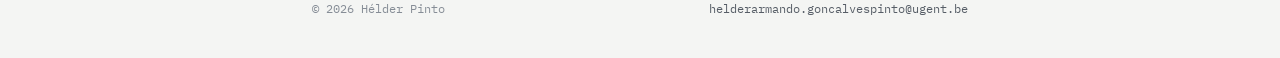
==== commit 0ca31d24: "Put Cutting Gardens poster at the top of News" ====
--- a/index.html
+++ b/index.html
@@ -59,15 +59,15 @@
       <h2>News</h2>
 
       <div class="entry">
-        <div class="when">2026</div>
-        <div class="what">Started as a postdoctoral researcher at Ghent University</div>
-        <p>In Prof. Daniele Marinazzo's group, Department of General &amp; Applied Psychology, after defending my PhD in Porto.</p>
+        <div class="when">September 2026</div>
+        <div class="what">Poster at Cutting Gardens, Brussels</div>
+        <p>Does synergy track recovery? Higher-order information decomposition of EEG data after stroke.</p>
       </div>
 
       <div class="entry">
         <div class="when">2026</div>
-        <div class="what">Poster at Cutting Gardens, Brussels</div>
-        <p>Does synergy track recovery? Higher-order information decomposition of EEG data after stroke.</p>
+        <div class="what">Started as a postdoctoral researcher at Ghent University</div>
+        <p>In Prof. Daniele Marinazzo's group, Department of General &amp; Applied Psychology, after defending my PhD in Porto.</p>
       </div>
 
       <div class="entry">
